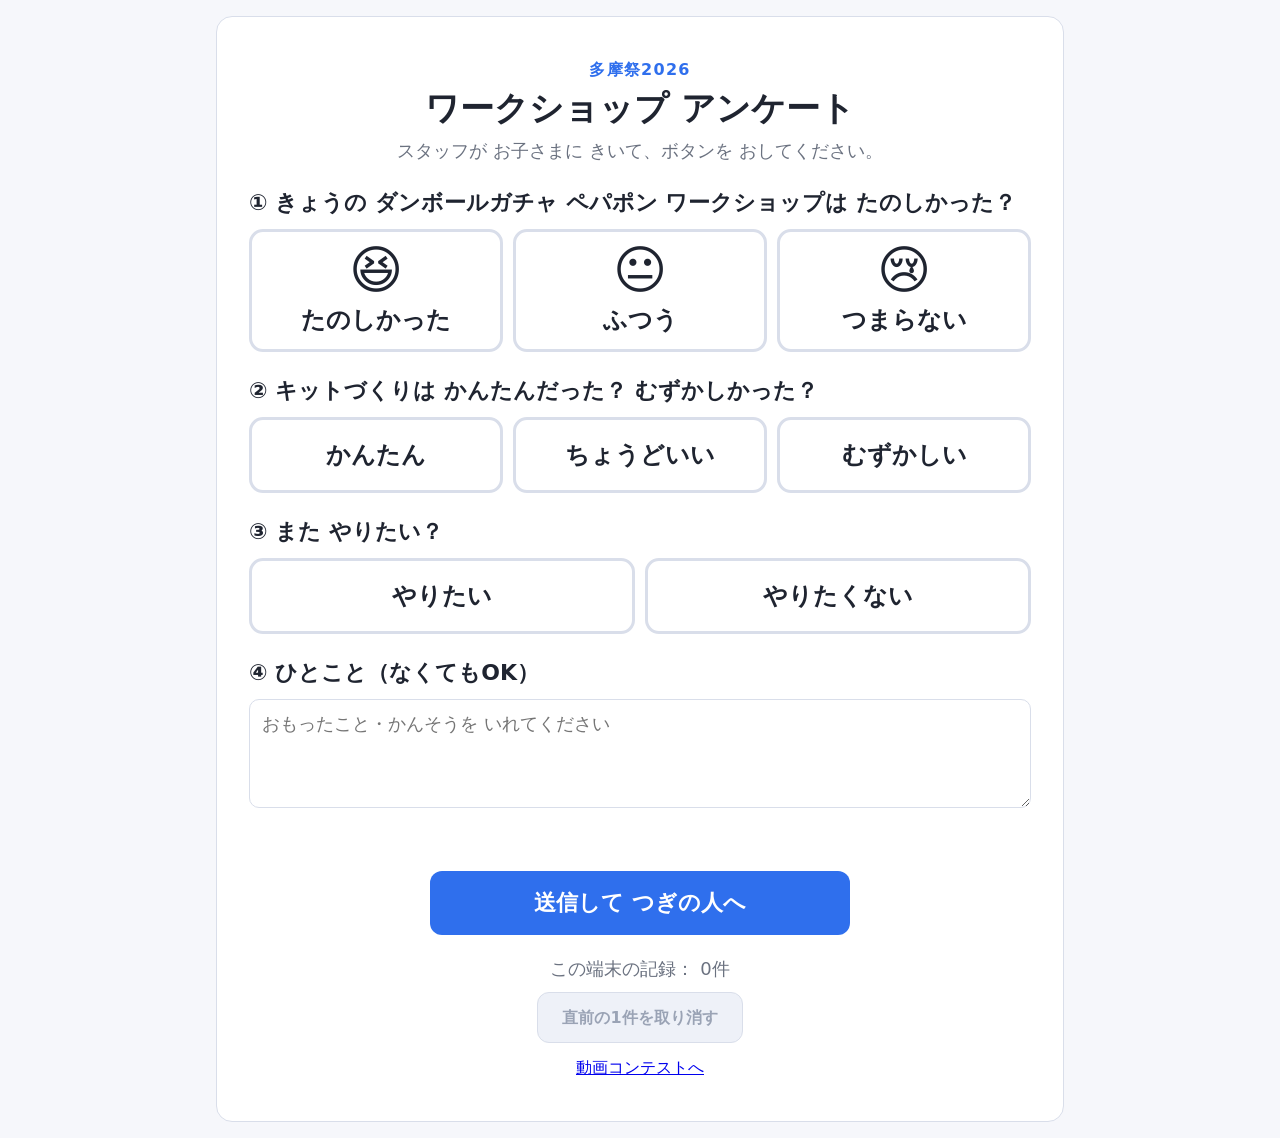
==== satisfaction.html @ 1f771b76 "iPad 11インチの縦横表示に対応する Co-Authored-By: Claude Sonnet 5.5 <noreply@anthropic.com> Claude-Session: https" ====
<!doctype html>
<html lang="ja">
<head>
<meta charset="utf-8">
<meta name="viewport" content="width=device-width, initial-scale=1">
<title>多摩祭2026 ワークショップ アンケート</title>
<link rel="stylesheet" href="style.css?v=11">
</head>
<body class="ws-page">
<div class="app">

  <p id="notice" class="notice" hidden></p>
  <p id="queue-status" class="notice" role="status" hidden></p>

  <section class="screen ws-screen">
    <p class="eyebrow">多摩祭2026</p>
    <h1 class="ws-title">ワークショップ アンケート</h1>
    <p class="hint">スタッフが お子さまに きいて、ボタンを おしてください。</p>

    <form id="ws-form" novalidate>

      <fieldset class="q">
        <legend>① きょうの ダンボールガチャ ペパポン ワークショップは たのしかった？</legend>
        <div class="choices faces" data-q="q1">
          <button type="button" class="choice" data-v="たのしかった" aria-pressed="false"><span class="face" aria-hidden="true">😆</span><span>たのしかった</span></button>
          <button type="button" class="choice" data-v="ふつう" aria-pressed="false"><span class="face" aria-hidden="true">😐</span><span>ふつう</span></button>
          <button type="button" class="choice" data-v="つまらない" aria-pressed="false"><span class="face" aria-hidden="true">😢</span><span>つまらない</span></button>
        </div>
      </fieldset>

      <fieldset class="q">
        <legend>② キットづくりは かんたんだった？ むずかしかった？</legend>
        <div class="choices" data-q="q2">
          <button type="button" class="choice" data-v="かんたん" aria-pressed="false"><span>かんたん</span></button>
          <button type="button" class="choice" data-v="ちょうどいい" aria-pressed="false"><span>ちょうどいい</span></button>
          <button type="button" class="choice" data-v="むずかしい" aria-pressed="false"><span>むずかしい</span></button>
        </div>
      </fieldset>

      <fieldset class="q">
        <legend>③ また やりたい？</legend>
        <div class="choices" data-q="q3">
          <button type="button" class="choice" data-v="やりたい" aria-pressed="false"><span>やりたい</span></button>
          <button type="button" class="choice" data-v="やりたくない" aria-pressed="false"><span>やりたくない</span></button>
        </div>
      </fieldset>

      <fieldset class="q">
        <legend>④ ひとこと（なくてもOK）</legend>
        <textarea id="ws-comment" rows="3" maxlength="500" placeholder="おもったこと・かんそうを いれてください"></textarea>
      </fieldset>

      <p id="ws-summary" class="ws-summary" aria-live="polite"></p>
      <p id="ws-error" class="error" role="alert" hidden></p>
      <button id="ws-submit" class="btn btn-primary btn-large" type="submit">送信して つぎの人へ</button>
    </form>

    <p id="ws-toast" class="ws-toast" role="status" hidden></p>

    <div class="ws-foot">
      <p class="count" id="ws-count"></p>
      <button id="ws-undo" class="btn btn-sub" type="button" disabled>直前の1件を取り消す</button>
      <p><a href="index.html">動画コンテストへ</a></p>
    </div>
  </section>

</div>

<script src="config.js?v=11"></script>
<script src="satisfaction.js?v=11"></script>
</body>
</html>
---- style.css ----
:root {
  --bg: #f6f7fb;
  --card: #ffffff;
  --text: #1f2430;
  --muted: #6b7280;
  --primary: #2f6fed;
  --primary-dark: #2257c4;
  --danger: #c0392b;
  --border: #d9deea;
  /* 動画の上下に必要な余白（見出し・ボタン・余白）の合計。動画の高さの上限に使う */
  --chrome: 240px;
}

* { box-sizing: border-box; }

html, body { margin: 0; }

body {
  background: var(--bg);
  color: var(--text);
  font-family: "Hiragino Sans", "Noto Sans JP", "Yu Gothic", Meiryo, system-ui, sans-serif;
  line-height: 1.6;
  -webkit-text-size-adjust: 100%;
}

.app {
  max-width: 880px;
  margin: 0 auto;
  /* ノッチや角丸のある端末でも内容が隠れないようにする */
  padding: max(16px, env(safe-area-inset-top)) max(16px, env(safe-area-inset-right))
           max(16px, env(safe-area-inset-bottom)) max(16px, env(safe-area-inset-left));
  min-height: 100vh;
  min-height: 100dvh;
  display: flex;
  flex-direction: column;
  justify-content: center;
}

[hidden] { display: none !important; }

.screen {
  background: var(--card);
  border: 1px solid var(--border);
  border-radius: 16px;
  padding: 28px 20px;
  text-align: center;
}

.eyebrow {
  margin: 0;
  color: var(--primary);
  font-weight: 700;
  letter-spacing: .08em;
}

h1 { margin: 4px 0 8px; font-size: clamp(28px, 7vw, 48px); line-height: 1.25; }
h2 { margin: 0 0 8px; font-size: clamp(20px, 4.5vw, 30px); line-height: 1.4; }

.count, .hint, .progress { color: var(--muted); margin: 0 0 20px; }
.progress { font-weight: 700; margin-bottom: 12px; }

.btn {
  appearance: none;
  border: 0;
  border-radius: 12px;
  font: inherit;
  font-weight: 700;
  cursor: pointer;
  padding: 12px 24px;
  touch-action: manipulation; /* ダブルタップでの拡大を防ぐ */
}
.btn-primary { background: var(--primary); color: #fff; }
.btn-primary:hover { background: var(--primary-dark); }
.btn-primary:disabled { background: #9db5ea; cursor: default; }
.btn-large { width: 100%; max-width: 360px; min-height: 56px; font-size: 20px; }

.btn:focus-visible, select:focus-visible {
  outline: 3px solid #ffb703;
  outline-offset: 2px;
}

.player {
  position: relative;
  background: #0b0d12;
  border-radius: 12px;
  overflow: hidden;
  margin: 0 auto 20px;
}
/* 縦動画（コンテストの標準）：画面の高さに収まる幅にする */
.player.portrait {
  aspect-ratio: 9 / 16;
  width: min(100%, max(180px, calc((100vh - var(--chrome)) * 9 / 16)));
  width: min(100%, max(180px, calc((100dvh - var(--chrome)) * 9 / 16)));
}
/* 横動画：画面の高さに収まる幅にする */
.player.landscape {
  aspect-ratio: 16 / 9;
  width: min(100%, max(240px, calc((100vh - var(--chrome)) * 16 / 9)));
  width: min(100%, max(240px, calc((100dvh - var(--chrome)) * 16 / 9)));
}
.player iframe { position: absolute; inset: 0; width: 100%; height: 100%; border: 0; }
.player .placeholder {
  position: absolute; inset: 0;
  display: flex; align-items: center; justify-content: center;
  flex-direction: column; gap: 4px;
  color: #cfd5e6; padding: 16px; text-align: center;
}
.player .placeholder strong { font-size: 18px; color: #fff; }

.row {
  display: flex;
  align-items: center;
  justify-content: space-between;
  gap: 12px;
  max-width: 360px;
  margin: 0 auto 14px;
  padding: 12px 14px;
  border: 1px solid var(--border);
  border-radius: 12px;
  text-align: left;
}
.row-label { font-weight: 700; font-size: 18px; }
select {
  font: inherit;
  font-size: 18px;
  padding: 8px 12px;
  min-width: 96px;
  min-height: 44px;
  border: 1px solid var(--border);
  border-radius: 10px;
  background: #fff;
  color: var(--text);
}

.error { color: var(--danger); font-weight: 700; margin: 0 0 12px; }

.notice {
  background: #fff4d6;
  border: 1px solid #f0d58a;
  color: #6b5200;
  border-radius: 10px;
  padding: 10px 14px;
  margin: 0 0 12px;
  font-size: 14px;
}

/* ---------- タブレット・PC（幅 768px 以上） ---------- */
@media (min-width: 768px) {
  .screen { padding: 40px 32px; }
  .count, .hint, .progress { font-size: 18px; }
  .btn-large { font-size: 22px; min-height: 64px; max-width: 420px; }
  .row { max-width: 460px; padding: 14px 18px; }
  .row-label { font-size: 20px; }
  select { font-size: 20px; min-width: 120px; }
}

/* ---------- 高さが低い横向き（スマホ横・小さいウィンドウ）：左右に並べる ---------- */
@media (orientation: landscape) and (max-height: 600px) {
  :root { --chrome: 70px; }
  /* 黄色い注意が出ているときは、その分だけ動画を小さくする */
  body:has(#notice:not([hidden])) { --chrome: 130px; }

  .app { justify-content: flex-start; padding-top: max(8px, env(safe-area-inset-top)); padding-bottom: max(8px, env(safe-area-inset-bottom)); }
  .screen { padding: 12px 16px; }
  h1 { font-size: 30px; margin: 0 0 4px; }
  h2 { font-size: 20px; margin-bottom: 4px; }
  .count, .hint, .progress { margin-bottom: 8px; }
  .btn-large { min-height: 52px; }

  /* 再生画面：動画を左、情報とボタンを右に */
  #screen-play:not([hidden]) {
    display: grid;
    grid-template-columns: auto minmax(200px, 320px);
    column-gap: 20px;
    align-content: center;
    justify-content: center;
    align-items: center;
  }
  #screen-play .player { grid-column: 1; grid-row: 1 / span 2; margin: 0; }
  #screen-play .progress { grid-column: 2; grid-row: 1; margin: 0; align-self: end; padding-bottom: 12px; }
  #screen-play .btn { grid-column: 2; grid-row: 2; align-self: start; }
  /* 縦横どちらの動画も、画面の高さに収まる幅で並べる */
  #screen-play .player.portrait  { width: calc((100dvh - var(--chrome)) * 9 / 16); }
  #screen-play .player.landscape { width: min(58vw, calc((100dvh - var(--chrome)) * 16 / 9)); }

  /* アンケート画面：2つの項目を横に並べる */
  #survey-form {
    display: grid;
    grid-template-columns: 1fr 1fr;
    gap: 10px 16px;
    max-width: 640px;
    margin: 0 auto;
  }
  #survey-form .row { margin: 0; max-width: none; }
  #survey-form .error, #survey-form .btn { grid-column: 1 / -1; justify-self: center; margin: 0; }
}

/* ---------- ワークショップ アンケート（スタッフが聞き取って押す） ---------- */
.ws-title { font-size: clamp(22px, 5.5vw, 34px); }
.ws-screen { text-align: left; }
.ws-screen .eyebrow, .ws-screen .ws-title, .ws-screen > .hint { text-align: center; }
.q { border: 0; padding: 0; margin: 0 0 22px; min-width: 0; }
.q legend { font-weight: 700; font-size: 18px; line-height: 1.5; padding: 0; margin-bottom: 10px; }
.choices { display: flex; flex-wrap: wrap; gap: 10px; }
.choice {
  appearance: none;
  flex: 1 1 120px;
  min-height: 64px;
  padding: 10px 12px;
  font: inherit;
  font-size: 20px;
  font-weight: 700;
  color: var(--text);
  background: #fff;
  border: 3px solid var(--border);
  border-radius: 14px;
  cursor: pointer;
  touch-action: manipulation;
  display: flex; align-items: center; justify-content: center; gap: 8px;
}
.choice:focus-visible { outline: 3px solid #ffb703; outline-offset: 2px; }
.choice[aria-pressed="true"] { background: var(--primary); border-color: var(--primary-dark); color: #fff; }
.faces .choice { flex-direction: column; min-height: 96px; gap: 2px; }
.faces .face { font-size: 40px; line-height: 1.1; }
textarea {
  width: 100%;
  font: inherit;
  font-size: 18px;
  padding: 10px 12px;
  border: 1px solid var(--border);
  border-radius: 10px;
  resize: vertical;
}
.ws-summary { min-height: 1.6em; margin: 0 0 8px; color: var(--muted); font-weight: 700; text-align: center; }
#ws-form .btn-large { display: block; margin: 0 auto; }
.ws-toast {
  background: #e6f6ea; border: 1px solid #9fd5ab; color: #1b5e2f;
  border-radius: 10px; padding: 10px 14px; margin: 14px 0 0; font-weight: 700; text-align: center;
}
.ws-foot { margin-top: 20px; text-align: center; }
.ws-foot .count { margin-bottom: 8px; }
.ws-foot p { margin: 12px 0 0; }
.btn-sub { background: #eef1f8; color: var(--text); border: 1px solid var(--border); font-size: 16px; }
.btn-sub:disabled { color: #9aa3b5; cursor: default; }
@media (min-width: 768px) {
  .q legend { font-size: 22px; }
  .choice { font-size: 24px; min-height: 76px; }
  .faces .choice { min-height: 120px; }
  .faces .face { font-size: 52px; }
}
@media (orientation: landscape) and (max-height: 600px) {
  .faces .choice { flex-direction: row; min-height: 64px; }
  .faces .face { font-size: 32px; }
  .q { margin-bottom: 14px; }
}
.start-link { margin: 20px 0 0; }

/* ---------- iPad 11インチなどの横向き（タッチ操作・幅900px以上・高さ900px以下）：1画面に収める ---------- */
@media (orientation: landscape) and (min-width: 900px) and (max-height: 900px) and (pointer: coarse) {
  :root { --chrome: 90px; }
  body:has(#notice:not([hidden])) { --chrome: 150px; }
  .app { padding-top: max(12px, env(safe-area-inset-top)); padding-bottom: max(12px, env(safe-area-inset-bottom)); }
  .screen { padding: 20px 28px; }
  h1 { font-size: 34px; margin: 0 0 6px; }
  .count, .hint, .progress { margin-bottom: 10px; }

  /* 動画の再生：動画を左、番号とボタンを右に（動画を大きく） */
  #screen-play:not([hidden]) {
    display: grid;
    grid-template-columns: auto minmax(260px, 420px);
    column-gap: 32px;
    align-content: center;
    justify-content: center;
    align-items: center;
  }
  #screen-play .player { grid-column: 1; grid-row: 1 / span 2; margin: 0; }
  #screen-play .progress { grid-column: 2; grid-row: 1; margin: 0; align-self: end; padding-bottom: 16px; font-size: 22px; }
  #screen-play .btn { grid-column: 2; grid-row: 2; align-self: start; }
  #screen-play .player.portrait  { width: calc((100dvh - var(--chrome)) * 9 / 16); }
  #screen-play .player.landscape { width: min(60vw, calc((100dvh - var(--chrome)) * 16 / 9)); }

  /* 動画コンテストのアンケート：2つの項目を横に並べる */
  #survey-form { display: grid; grid-template-columns: 1fr 1fr; gap: 14px 24px; max-width: 760px; margin: 0 auto; }
  #survey-form .row { margin: 0; max-width: none; }
  #survey-form .error, #survey-form .btn { grid-column: 1 / -1; justify-self: center; margin: 0; }

  /* ワークショップ アンケート：左に①②、右に③④を並べて、送信ボタンまで1画面に */
  .ws-title { font-size: 30px; }
  #ws-form { display: grid; grid-template-columns: 1.3fr 1fr; column-gap: 28px; align-items: start; }
  #ws-form .q:nth-of-type(1) { grid-column: 1; grid-row: 1; }
  #ws-form .q:nth-of-type(2) { grid-column: 1; grid-row: 2; }
  #ws-form .q:nth-of-type(3) { grid-column: 2; grid-row: 1; }
  #ws-form .q:nth-of-type(4) { grid-column: 2; grid-row: 2; }
  #ws-form .q { margin-bottom: 12px; }
  #ws-form .q legend { font-size: 18px; margin-bottom: 8px; }
  #ws-form .choice { flex: 1 1 90px; font-size: 19px; padding: 8px 4px; white-space: nowrap; }
  #ws-form .ws-summary, #ws-form .error, #ws-form .btn-large { grid-column: 1 / -1; }
  .faces .choice { flex-direction: column; min-height: 96px; }
  .faces .face { font-size: 40px; }
  .choice { min-height: 68px; }
  textarea { min-height: 92px; }
  .ws-foot { margin-top: 10px; display: flex; align-items: center; justify-content: center; gap: 24px; flex-wrap: wrap; }
  .ws-foot .count, .ws-foot p { margin: 0; }
}
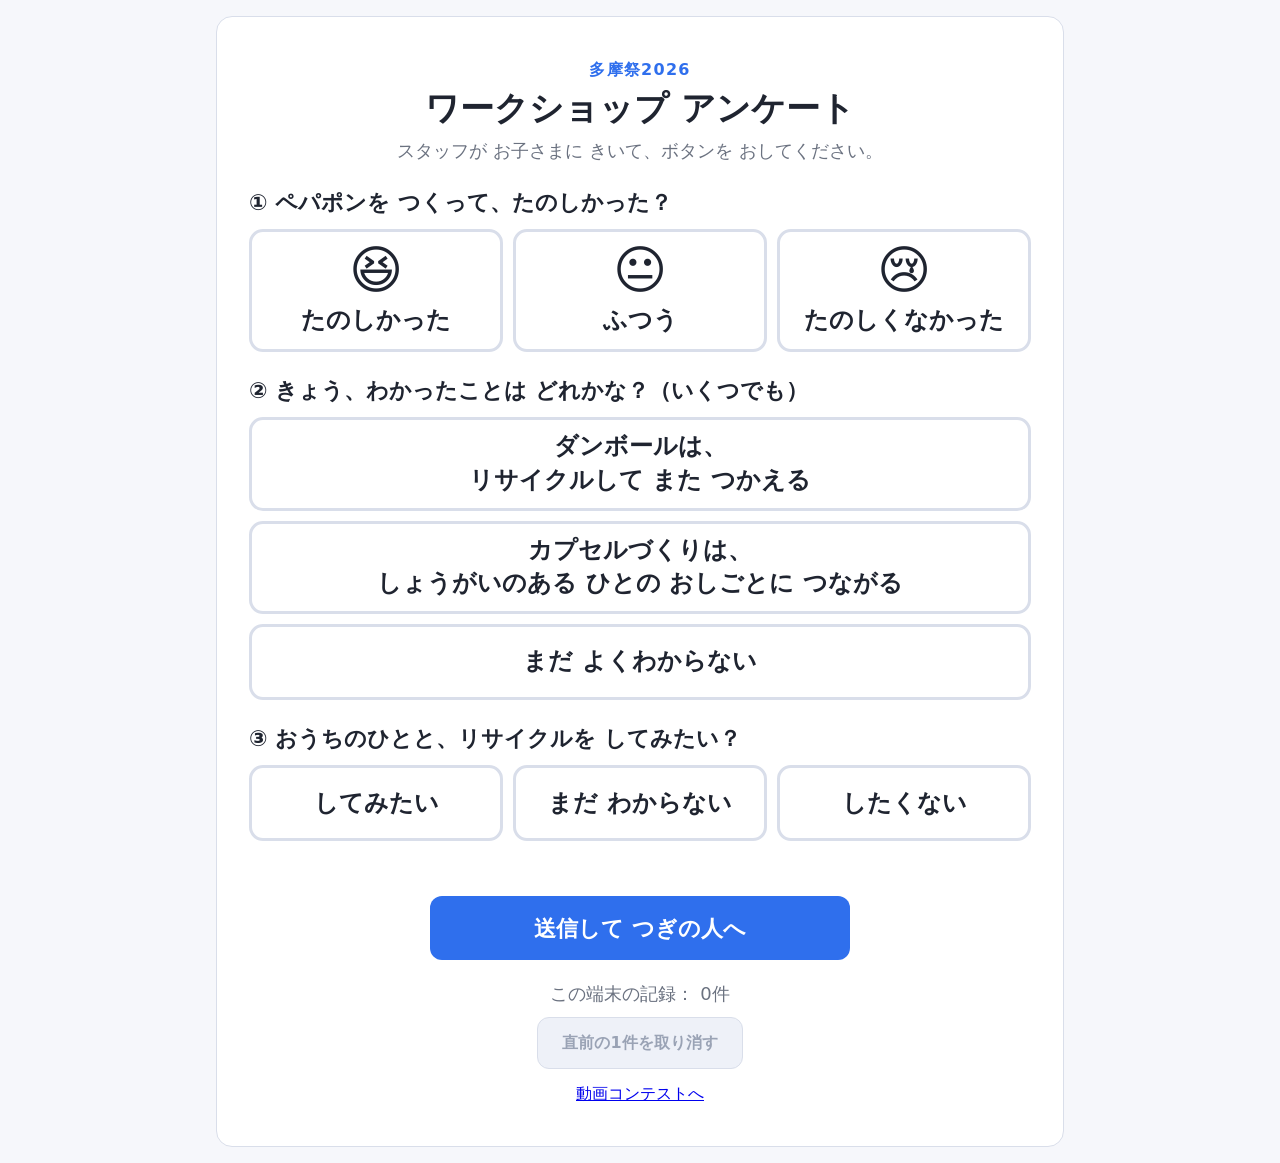
==== commit 856c2a9e: "ワークショップアンケートを新しい3問に変更し、満足度集計を人数・割合・有効/未回答/無効の形にする Co-Authored-By: Claude Sonnet 5.5 <noreply@anthrop" ====
--- a/satisfaction.html
+++ b/satisfaction.html
@@ -4,12 +4,13 @@
 <meta charset="utf-8">
 <meta name="viewport" content="width=device-width, initial-scale=1">
 <title>多摩祭2026 ワークショップ アンケート</title>
-<link rel="stylesheet" href="style.css?v=11">
+<link rel="stylesheet" href="style.css?v=14">
 </head>
 <body class="ws-page">
 <div class="app">
 
   <p id="notice" class="notice" hidden></p>
+  <p id="stale" class="notice stale" role="alert" hidden>質問が変更されました。ページを更新してください。 <button type="button" id="stale-reload" class="btn btn-sub">ページを更新</button></p>
   <p id="queue-status" class="notice" role="status" hidden></p>
 
   <section class="screen ws-screen">
@@ -20,34 +21,30 @@
     <form id="ws-form" novalidate>
 
       <fieldset class="q">
-        <legend>① きょうの ダンボールガチャ ペパポン ワークショップは たのしかった？</legend>
+        <legend>① ペパポンを つくって、たのしかった？</legend>
         <div class="choices faces" data-q="q1">
           <button type="button" class="choice" data-v="たのしかった" aria-pressed="false"><span class="face" aria-hidden="true">😆</span><span>たのしかった</span></button>
           <button type="button" class="choice" data-v="ふつう" aria-pressed="false"><span class="face" aria-hidden="true">😐</span><span>ふつう</span></button>
-          <button type="button" class="choice" data-v="つまらない" aria-pressed="false"><span class="face" aria-hidden="true">😢</span><span>つまらない</span></button>
+          <button type="button" class="choice" data-v="たのしくなかった" aria-pressed="false"><span class="face" aria-hidden="true">😢</span><span>たのしくなかった</span></button>
         </div>
       </fieldset>
 
       <fieldset class="q">
-        <legend>② キットづくりは かんたんだった？ むずかしかった？</legend>
-        <div class="choices" data-q="q2">
-          <button type="button" class="choice" data-v="かんたん" aria-pressed="false"><span>かんたん</span></button>
-          <button type="button" class="choice" data-v="ちょうどいい" aria-pressed="false"><span>ちょうどいい</span></button>
-          <button type="button" class="choice" data-v="むずかしい" aria-pressed="false"><span>むずかしい</span></button>
+        <legend>② きょう、わかったことは どれかな？（いくつでも）</legend>
+        <div class="choices multi" data-q="q2" data-multi="1">
+          <button type="button" class="choice" data-v="ダンボールは、リサイクルしてまたつかえる" aria-pressed="false"><span>ダンボールは、<br>リサイクルして また つかえる</span></button>
+          <button type="button" class="choice" data-v="カプセルづくりは、しょうがいのあるひとのおしごとにつながる" aria-pressed="false"><span>カプセルづくりは、<br>しょうがいのある ひとの おしごとに つながる</span></button>
+          <button type="button" class="choice" data-v="まだよくわからない" data-exclusive="1" aria-pressed="false"><span>まだ よくわからない</span></button>
         </div>
       </fieldset>
 
       <fieldset class="q">
-        <legend>③ また やりたい？</legend>
+        <legend>③ おうちのひとと、リサイクルを してみたい？</legend>
         <div class="choices" data-q="q3">
-          <button type="button" class="choice" data-v="やりたい" aria-pressed="false"><span>やりたい</span></button>
-          <button type="button" class="choice" data-v="やりたくない" aria-pressed="false"><span>やりたくない</span></button>
+          <button type="button" class="choice" data-v="してみたい" aria-pressed="false"><span>してみたい</span></button>
+          <button type="button" class="choice" data-v="まだわからない" aria-pressed="false"><span>まだ わからない</span></button>
+          <button type="button" class="choice" data-v="したくない" aria-pressed="false"><span>したくない</span></button>
         </div>
-      </fieldset>
-
-      <fieldset class="q">
-        <legend>④ ひとこと（なくてもOK）</legend>
-        <textarea id="ws-comment" rows="3" maxlength="500" placeholder="おもったこと・かんそうを いれてください"></textarea>
       </fieldset>
 
       <p id="ws-summary" class="ws-summary" aria-live="polite"></p>
@@ -66,7 +63,7 @@
 
 </div>
 
-<script src="config.js?v=11"></script>
-<script src="satisfaction.js?v=11"></script>
+<script src="config.js?v=14"></script>
+<script src="satisfaction.js?v=14"></script>
 </body>
 </html>
--- a/style.css
+++ b/style.css
@@ -288,9 +288,9 @@
   .ws-title { font-size: 30px; }
   #ws-form { display: grid; grid-template-columns: 1.3fr 1fr; column-gap: 28px; align-items: start; }
   #ws-form .q:nth-of-type(1) { grid-column: 1; grid-row: 1; }
-  #ws-form .q:nth-of-type(2) { grid-column: 1; grid-row: 2; }
-  #ws-form .q:nth-of-type(3) { grid-column: 2; grid-row: 1; }
-  #ws-form .q:nth-of-type(4) { grid-column: 2; grid-row: 2; }
+  #ws-form .q:nth-of-type(2) { grid-column: 2; grid-row: 1 / span 2; }
+  #ws-form .q:nth-of-type(3) { grid-column: 1; grid-row: 2; }
+  #ws-form .multi .choice { flex: 1 1 100%; white-space: normal; }
   #ws-form .q { margin-bottom: 12px; }
   #ws-form .q legend { font-size: 18px; margin-bottom: 8px; }
   #ws-form .choice { flex: 1 1 90px; font-size: 19px; padding: 8px 4px; white-space: nowrap; }
@@ -302,3 +302,8 @@
   .ws-foot { margin-top: 10px; display: flex; align-items: center; justify-content: center; gap: 24px; flex-wrap: wrap; }
   .ws-foot .count, .ws-foot p { margin: 0; }
 }
+
+/* 質問が変更されたときの案内 / 「いくつでも」の質問 */
+.notice.stale { background: #ffe3e3; border-color: #d62828; color: #7a1010; font-weight: 700; }
+.notice.stale .btn { margin-left: 8px; }
+.multi .choice { flex: 1 1 100%; line-height: 1.4; text-align: center; }
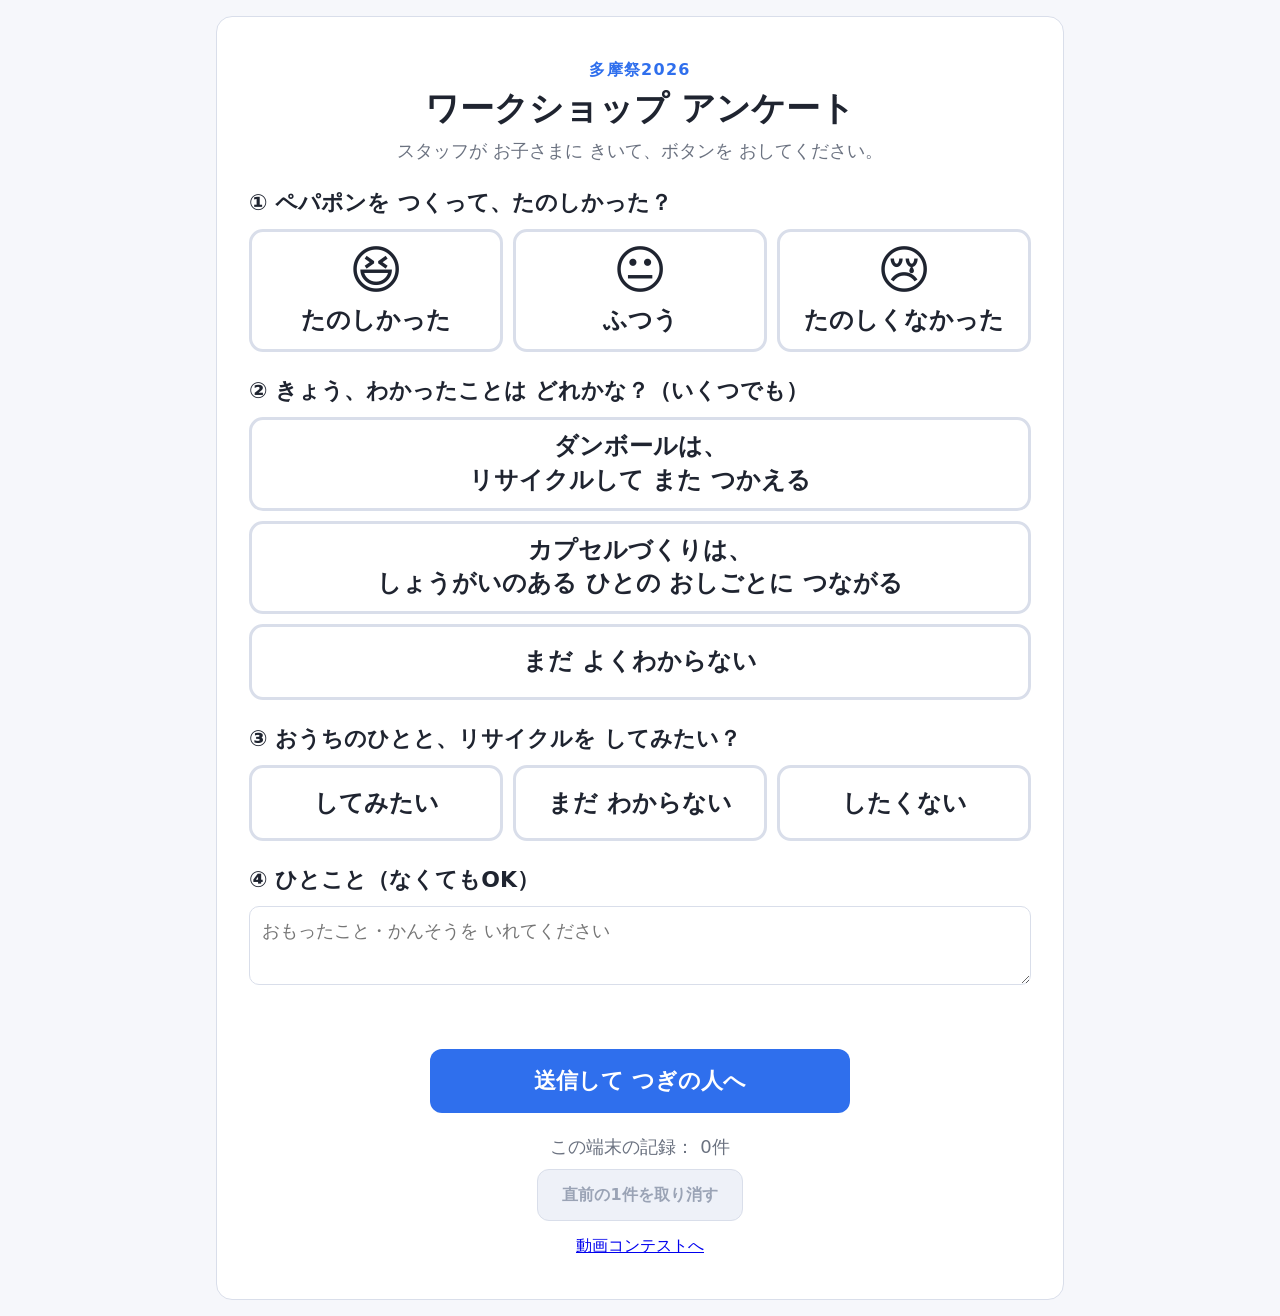
==== commit 7176b1a2: "ワークショップアンケートに自由記述（ひとこと）を追加する Co-Authored-By: Claude Opus 5.5 <noreply@anthropic.com> Claude-Session:" ====
--- a/satisfaction.html
+++ b/satisfaction.html
@@ -4,7 +4,7 @@
 <meta charset="utf-8">
 <meta name="viewport" content="width=device-width, initial-scale=1">
 <title>多摩祭2026 ワークショップ アンケート</title>
-<link rel="stylesheet" href="style.css?v=14">
+<link rel="stylesheet" href="style.css?v=16">
 </head>
 <body class="ws-page">
 <div class="app">
@@ -47,6 +47,11 @@
         </div>
       </fieldset>
 
+      <fieldset class="q q-comment">
+        <legend>④ ひとこと（なくてもOK）</legend>
+        <textarea id="ws-comment" rows="2" maxlength="500" placeholder="おもったこと・かんそうを いれてください"></textarea>
+      </fieldset>
+
       <p id="ws-summary" class="ws-summary" aria-live="polite"></p>
       <p id="ws-error" class="error" role="alert" hidden></p>
       <button id="ws-submit" class="btn btn-primary btn-large" type="submit">送信して つぎの人へ</button>
@@ -63,7 +68,7 @@
 
 </div>
 
-<script src="config.js?v=14"></script>
-<script src="satisfaction.js?v=14"></script>
+<script src="config.js?v=16"></script>
+<script src="satisfaction.js?v=16"></script>
 </body>
 </html>
--- a/style.css
+++ b/style.css
@@ -99,6 +99,7 @@
   width: min(100%, max(240px, calc((100dvh - var(--chrome)) * 16 / 9)));
 }
 .player iframe { position: absolute; inset: 0; width: 100%; height: 100%; border: 0; }
+.player video { position: absolute; inset: 0; width: 100%; height: 100%; object-fit: contain; background: #000; display: block; }
 .player .placeholder {
   position: absolute; inset: 0;
   display: flex; align-items: center; justify-content: center;
@@ -290,6 +291,8 @@
   #ws-form .q:nth-of-type(1) { grid-column: 1; grid-row: 1; }
   #ws-form .q:nth-of-type(2) { grid-column: 2; grid-row: 1 / span 2; }
   #ws-form .q:nth-of-type(3) { grid-column: 1; grid-row: 2; }
+  #ws-form .q:nth-of-type(4) { grid-column: 1 / -1; grid-row: 3; }
+  #ws-form .q-comment textarea { min-height: 56px; }
   #ws-form .multi .choice { flex: 1 1 100%; white-space: normal; }
   #ws-form .q { margin-bottom: 12px; }
   #ws-form .q legend { font-size: 18px; margin-bottom: 8px; }
